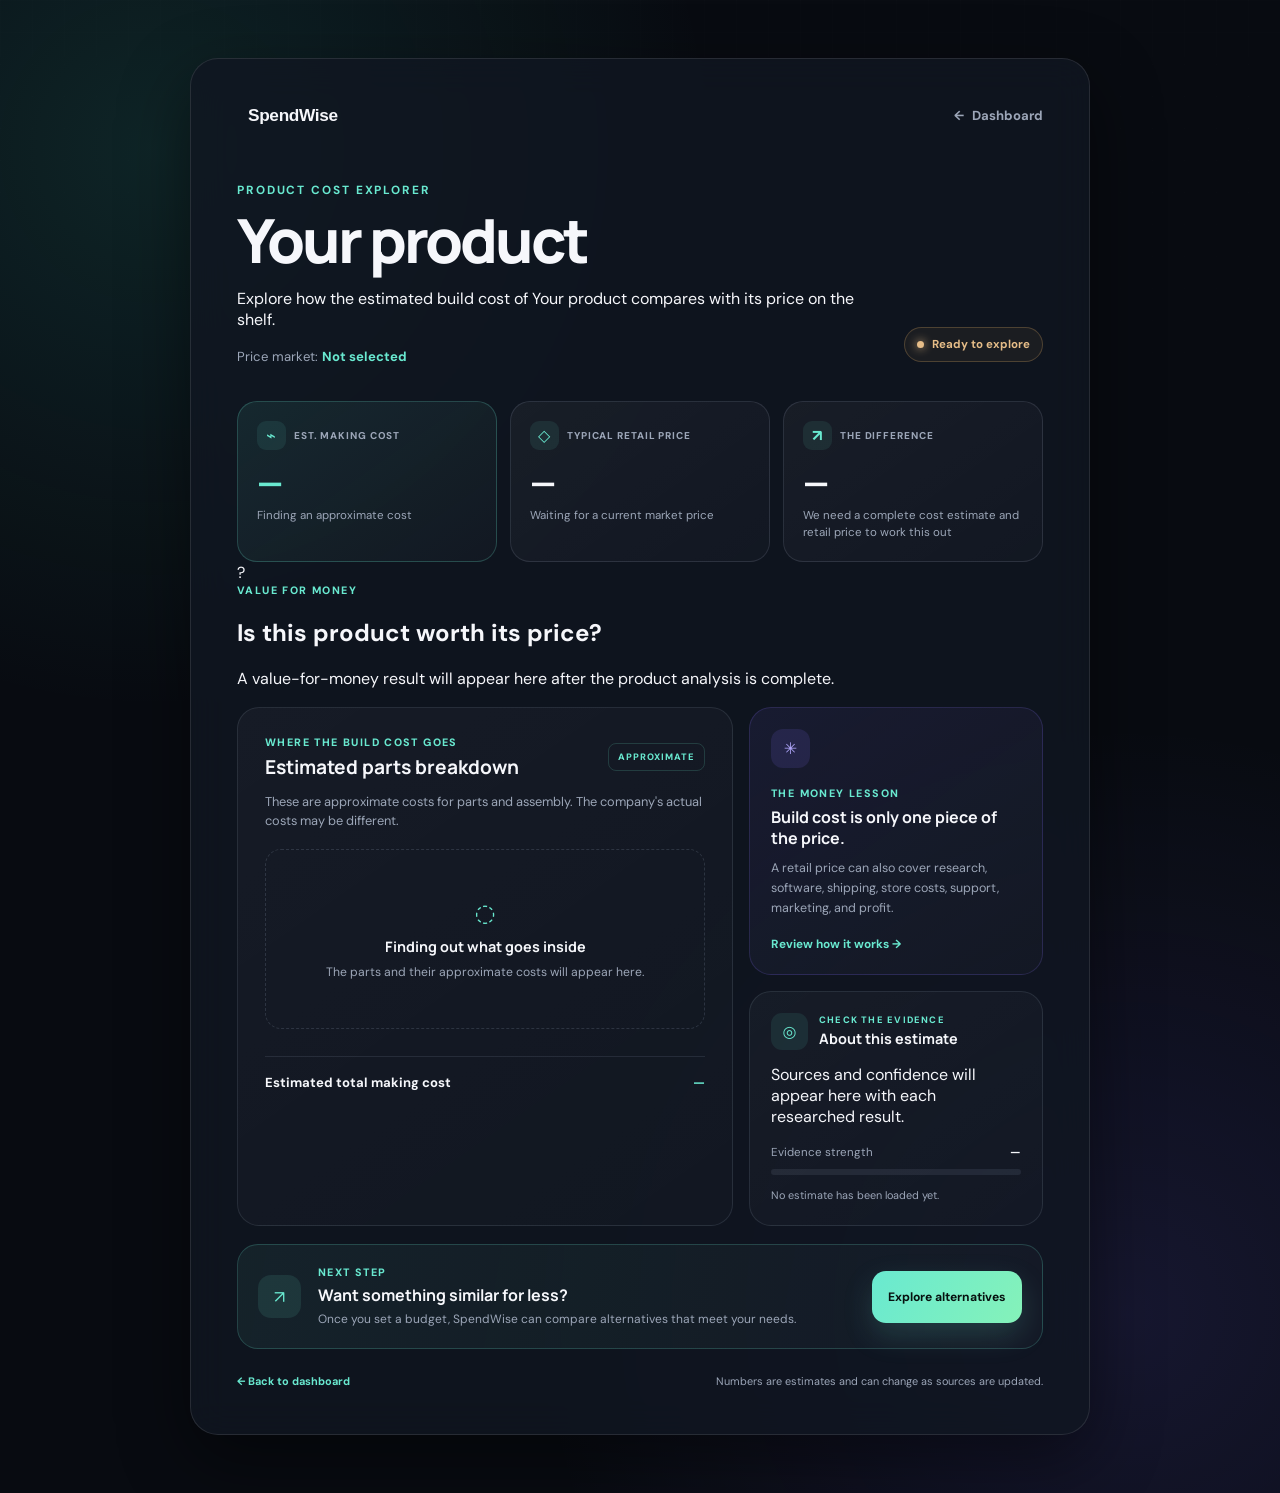
==== analysis.html @ 1391fa78 "Update analysis.html" ====
<!doctype html>
<html lang="en">
  <head>
    <meta name="theme-color" content="#080b11" />
    <meta name="apple-mobile-web-app-capable" content="yes" />
    <link rel="manifest" href="./manifest.webmanifest" />
    <link rel="apple-touch-icon" href="./apple-touch-icon.png" />
    <meta charset="UTF-8" />
    <meta name="viewport" content="width=device-width, initial-scale=1" />
    <meta name="description" content="Explore an estimated product cost breakdown with SpendWise." />
    <title>Product analysis | SpendWise</title>
    <link rel="preconnect" href="https://fonts.googleapis.com" />
    <link rel="preconnect" href="https://fonts.gstatic.com" crossorigin />
    <link href="https://fonts.googleapis.com/css2?family=DM+Sans:wght@400;500;600;700&family=Manrope:wght@500;600;700;800&display=swap" rel="stylesheet" />
    <link rel="stylesheet" href="styles.css?v=9" />
  </head>
  <body class="dashboard-page analysis-page">
    <main class="app-shell analysis-shell">
      <section class="auth-card analysis-card" aria-labelledby="analysis-title">
        <header class="dashboard-topbar analysis-topbar">
          <a class="brand dashboard-brand" href="home.html" aria-label="SpendWise dashboard">
            <span class="brand-mark" aria-hidden="true"><span class="mark-stem"></span><span class="mark-top"></span><span class="mark-bottom"></span></span>
            <span>SpendWise</span>
          </a>
          <a class="back-to-dashboard" href="home.html"><span aria-hidden="true">←</span> Dashboard</a>
        </header>

        <section class="analysis-hero">
          <div>
            <p class="eyebrow">PRODUCT COST EXPLORER</p>
            <h1 id="analysis-title">Product analysis</h1>
            <p id="analysis-intro">Explore how an estimated build cost compares with the price on the shelf.</p>
            <p class="market-context" id="market-context">Price market: <strong id="market-country">Not selected</strong></p>
          </div>
          <span class="data-status" id="data-status" role="status"><span aria-hidden="true"></span> Ready to explore</span>
        </section>

        <section class="price-summary" aria-label="Product price summary">
          <article class="price-card price-card--build">
            <div class="price-card-heading"><span class="price-icon" aria-hidden="true">⌁</span><span>EST. MAKING COST</span></div>
            <strong class="price-value" id="manufacturing-total">—</strong>
            <p id="build-caption">Finding an approximate cost</p>
          </article>
          <article class="price-card price-card--retail">
            <div class="price-card-heading"><span class="price-icon" aria-hidden="true">◇</span><span>TYPICAL RETAIL PRICE</span></div>
            <strong class="price-value" id="retail-price">—</strong>
            <p id="retail-caption">Waiting for a current market price</p>
          </article>
          <article class="price-card price-card--difference">
            <div class="price-card-heading"><span class="price-icon" aria-hidden="true">↗</span><span>THE DIFFERENCE</span></div>
            <strong class="price-value" id="price-difference">—</strong>
            <p id="difference-caption">Retail price minus estimated build cost</p>
          </article>
        </section>

        <section class="value-verdict" id="value-verdict" aria-labelledby="value-verdict-title">
          <div class="value-verdict-icon" aria-hidden="true">?</div>
          <div class="value-verdict-copy">
            <p class="section-kicker">VALUE FOR MONEY</p>
            <div class="value-verdict-heading">
              <h2 id="value-verdict-title">Is this product worth its price?</h2>
            </div>
            <p>A value-for-money result will appear here after the product analysis is complete.</p>
          </div>
        </section>

        <div class="analysis-main-grid">
          <section class="analysis-panel parts-panel" aria-labelledby="parts-title">
            <div class="analysis-section-heading">
              <div><p class="section-kicker">WHERE THE BUILD COST GOES</p><h2 id="parts-title">Estimated parts breakdown</h2></div>
              <span class="estimate-tag">APPROXIMATE</span>
            </div>
            <p class="panel-intro">These are approximate costs for parts and assembly. The company's actual costs may be different.</p>
            <p class="panel-intro" id="parts-coverage"></p>

            <div class="parts-list" id="parts-list">
              <div class="parts-empty">
                <span aria-hidden="true">◌</span>
                <strong>Finding out what goes inside</strong>
                <p>The parts and their approximate costs will appear here.</p>
              </div>
            </div>
            <div class="parts-total"><span id="parts-total-label">Estimated total making cost</span><strong id="parts-total">—</strong></div>
            <p class="panel-intro" id="manufacturing-explanation" role="status"></p>
          </section>

          <aside class="analysis-side-column">
            <article class="learning-card">
              <span class="learning-icon" aria-hidden="true">✳</span>
              <p class="section-kicker">THE MONEY LESSON</p>
              <h2>Build cost is only one piece of the price.</h2>
              <p>A retail price can also cover research, software, shipping, store costs, support, marketing, and profit.</p>
              <a href="how-it-works.html" class="text-link">Review how it works <span aria-hidden="true">→</span></a>
            </article>

            <article class="source-card">
              <div class="source-card-heading"><span class="source-icon" aria-hidden="true">◎</span><div><p class="section-kicker">CHECK THE EVIDENCE</p><h2>About this estimate</h2></div></div>
              <div id="source-note">Sources will appear here with each result.</div>
              <div class="confidence-line"><span>Evidence strength</span><strong id="confidence-value">—</strong></div>
              <div class="confidence-track" aria-hidden="true"><span id="confidence-bar"></span></div>
              <p class="updated-note" id="updated-note">No estimate has been loaded yet.</p>
            </article>
          </aside>
        </div>

        <section class="alternatives-callout">
          <div class="alternative-mark" aria-hidden="true">↗</div>
          <div><p class="section-kicker">NEXT STEP</p><h2>Want something similar for less?</h2><p>Once you set a budget, SpendWise can compare alternatives that meet your needs.</p></div>
          <a class="button button--primary alternative-button" href="home.html#product-search">Explore alternatives</a>
        </section>

        <footer class="analysis-footer">
          <a href="home.html">← Back to dashboard</a>
          <span>Numbers are estimates and can change as sources are updated.</span>
        </footer>
      </section>
    </main>
    <script src="analysis.js?v=5"></script>
      <script src="pwa.js" defer></script>
  </body>
</html>
---- styles.css ----
:root {
  color-scheme: dark;
  --bg: #080b11;
  --surface: rgba(17, 22, 33, 0.82);
  --surface-strong: #121824;
  --border: rgba(255, 255, 255, 0.1);
  --text: #f6f7fb;
  --muted: #9ca6b8;
  --accent: #69e9d0;
  --accent-2: #8c78ff;
  --focus: rgba(105, 233, 208, 0.22);
  --shadow: 0 24px 70px rgba(0, 0, 0, 0.45);
}

* {
  box-sizing: border-box;
}

[hidden] {
  display: none !important;
}

html {
  min-width: 320px;
  background: var(--bg);
}

body {
  min-height: 100vh;
  margin: 0;
  color: var(--text);
  background:
    radial-gradient(circle at 18% 10%, rgba(105, 233, 208, 0.14), transparent 30rem),
    radial-gradient(circle at 88% 90%, rgba(140, 120, 255, 0.16), transparent 28rem),
    var(--bg);
  font-family: "DM Sans", system-ui, sans-serif;
}

body::before {
  position: fixed;
  inset: 0;
  pointer-events: none;
  content: "";
  opacity: 0.34;
  background-image: linear-gradient(rgba(255,255,255,.025) 1px, transparent 1px),
    linear-gradient(90deg, rgba(255,255,255,.025) 1px, transparent 1px);
  background-size: 32px 32px;
  mask-image: linear-gradient(to bottom, black, transparent 75%);
}

button,
input,
select {
  font: inherit;
}

a {
  color: var(--accent);
  font-weight: 600;
  text-decoration: none;
}

a:hover {
  text-decoration: underline;
}

.app-shell {
  position: relative;
  display: grid;
  min-height: 100vh;
  padding: 22px 16px;
  place-items: center;
}

.auth-card {
  width: min(100%, 430px);
  padding: 30px 24px 24px;
  overflow: hidden;
  background: var(--surface);
  border: 1px solid var(--border);
  border-radius: 28px;
  box-shadow: var(--shadow);
  backdrop-filter: blur(18px);
}

.brand {
  display: flex;
  align-items: center;
  gap: 11px;
  margin-bottom: 44px;
  font-family: "Space Grotesk", sans-serif;
  font-size: 1.08rem;
  font-weight: 700;
  letter-spacing: -0.02em;
}

.brand__mark {
  display: grid;
  width: 38px;
  height: 38px;
  color: var(--accent);
  background: linear-gradient(145deg, rgba(105,233,208,.13), rgba(140,120,255,.13));
  border: 1px solid rgba(105,233,208,.3);
  border-radius: 12px;
  place-items: center;
}

.brand__mark:hover {
  text-decoration: none;
}

.brand svg {
  width: 25px;
  fill: none;
  stroke: currentColor;
  stroke-linecap: round;
  stroke-linejoin: round;
  stroke-width: 3;
}

.hero-copy {
  margin-bottom: 30px;
}

.eyebrow {
  margin: 0 0 10px;
  color: var(--accent);
  font-size: 0.74rem;
  font-weight: 700;
  letter-spacing: 0.16em;
}

h1 {
  max-width: 350px;
  margin: 0;
  font-family: "Space Grotesk", sans-serif;
  font-size: clamp(2rem, 8vw, 2.65rem);
  line-height: 1.03;
  letter-spacing: -0.055em;
}

.hero-copy > p:last-child {
  max-width: 360px;
  margin: 14px 0 0;
  color: var(--muted);
  font-size: 0.95rem;
  line-height: 1.55;
}

.auth-form {
  display: grid;
  gap: 10px;
}

label,
.label-row {
  font-size: 0.82rem;
  font-weight: 600;
}

.label-row {
  display: flex;
  align-items: center;
  justify-content: space-between;
  margin-top: 8px;
}

.label-row a {
  font-size: 0.78rem;
}

input {
  width: 100%;
  min-height: 52px;
  padding: 0 16px;
  color: var(--text);
  caret-color: var(--accent);
  background: rgba(4, 7, 12, 0.62);
  border: 1px solid var(--border);
  border-radius: 14px;
  outline: none;
  transition: border-color 160ms ease, box-shadow 160ms ease, transform 160ms ease;
}

input::placeholder {
  color: #687386;
}

input:focus {
  border-color: var(--accent);
  box-shadow: 0 0 0 4px var(--focus);
}

select {
  width: 100%;
  min-height: 52px;
  margin: 10px 0 20px;
  padding: 0 42px 0 16px;
  color: var(--text);
  background: var(--surface-strong);
  border: 1px solid var(--border);
  border-radius: 14px;
  outline: none;
}

select:focus {
  border-color: var(--accent);
  box-shadow: 0 0 0 4px var(--focus);
}

.button {
  display: flex;
  align-items: center;
  justify-content: center;
  width: 100%;
  min-height: 52px;
  padding: 0 18px;
  border-radius: 14px;
  font-weight: 700;
  cursor: pointer;
  transition: transform 160ms ease, filter 160ms ease, border-color 160ms ease;
}

.button:hover {
  transform: translateY(-2px);
  filter: brightness(1.06);
}

.button:active {
  transform: translateY(0);
}

.button--primary {
  margin-top: 12px;
  color: #07110f;
  background: linear-gradient(120deg, var(--accent), #85f2b9);
  border: 0;
  box-shadow: 0 12px 30px rgba(105, 233, 208, 0.17);
}

.button--secondary {
  gap: 10px;
  color: var(--text);
  background: var(--surface-strong);
  border: 1px solid var(--border);
}

.button--secondary:hover {
  border-color: rgba(255, 255, 255, 0.22);
}

.button--quiet {
  width: auto;
  color: var(--muted);
  background: transparent;
  border: 1px solid var(--border);
}

.button svg {
  width: 20px;
  height: 20px;
}

.divider {
  display: flex;
  align-items: center;
  gap: 12px;
  margin: 22px 0;
  color: #687386;
  font-size: 0.75rem;
  text-transform: uppercase;
}

.divider::before,
.divider::after {
  flex: 1;
  height: 1px;
  content: "";
  background: var(--border);
}

.switch-page,
.privacy-note {
  margin: 22px 0 0;
  color: var(--muted);
  font-size: 0.86rem;
  line-height: 1.5;
  text-align: center;
}

.switch-page__cta {
  display: inline-flex;
  align-items: center;
  gap: 7px;
  margin-top: 12px;
  padding: 11px 17px;
  color: var(--accent);
  font-size: 0.94rem;
  background: rgba(105, 233, 208, 0.08);
  border: 1px solid rgba(105, 233, 208, 0.42);
  border-radius: 999px;
  transition: background 160ms ease, border-color 160ms ease, transform 160ms ease;
}

.switch-page__cta:hover {
  text-decoration: none;
  background: rgba(105, 233, 208, 0.15);
  border-color: var(--accent);
  transform: translateY(-1px);
}

.switch-page__cta span {
  font-size: 1.1em;
  line-height: 1;
}

.privacy-note {
  margin-top: 18px;
  font-size: 0.72rem;
}

.privacy-note + .switch-page {
  margin-top: 10px;
}

.sr-only {
  position: absolute;
  width: 1px;
  height: 1px;
  padding: 0;
  overflow: hidden;
  clip: rect(0, 0, 0, 0);
  white-space: nowrap;
  border: 0;
}

.onboarding-shell {
  align-items: center;
}

.onboarding-card,
.tutorial-card {
  width: min(100%, 520px);
}

.onboarding-header,
.tutorial-topbar {
  display: flex;
  align-items: flex-start;
  justify-content: space-between;
  gap: 24px;
  margin-bottom: 40px;
}

.brand--compact {
  margin: 0;
  color: var(--text);
}

.brand--compact:hover {
  text-decoration: none;
}

.step-status {
  width: 120px;
  color: var(--muted);
  font-size: 0.75rem;
  text-align: right;
}

.progress-track {
  height: 4px;
  margin-top: 9px;
  overflow: hidden;
  background: rgba(255, 255, 255, 0.08);
  border-radius: 99px;
}

.progress-track span {
  display: block;
  width: 33.333%;
  height: 100%;
  background: linear-gradient(90deg, var(--accent), var(--accent-2));
  border-radius: inherit;
  transition: width 220ms ease;
}

.onboarding-step {
  min-width: 0;
  margin: 0;
  padding: 0;
  border: 0;
  animation: step-in 220ms ease both;
}

.onboarding-step[hidden],
.tutorial-step[hidden] {
  display: none;
}

.onboarding-copy h1 {
  font-size: clamp(1.9rem, 7vw, 2.45rem);
}

.choice-grid {
  display: grid;
  gap: 12px;
}

.choice-grid--two {
  grid-template-columns: repeat(2, 1fr);
}

.choice-card,
.choice-chip {
  position: relative;
  cursor: pointer;
}

.choice-card input,
.choice-chip input {
  position: absolute;
  width: 1px;
  height: 1px;
  opacity: 0;
}

.choice-card span,
.choice-chip span {
  display: flex;
  align-items: center;
  min-height: 58px;
  padding: 14px 16px;
  color: var(--text);
  background: rgba(4, 7, 12, 0.55);
  border: 1px solid var(--border);
  border-radius: 14px;
  font-weight: 600;
  transition: background 160ms ease, border-color 160ms ease, box-shadow 160ms ease;
}

.choice-card input:checked + span,
.choice-chip input:checked + span {
  color: var(--accent);
  background: rgba(105, 233, 208, 0.1);
  border-color: rgba(105, 233, 208, 0.68);
  box-shadow: inset 0 0 0 1px rgba(105, 233, 208, 0.12);
}

.choice-card input:focus-visible + span,
.choice-chip input:focus-visible + span {
  box-shadow: 0 0 0 4px var(--focus);
}

.chip-grid {
  display: flex;
  flex-wrap: wrap;
  gap: 10px;
}

.choice-chip span {
  min-height: 46px;
  border-radius: 999px;
}

.goal-group {
  display: grid;
  gap: 10px;
}

.choice-card--wide span {
  min-height: 50px;
}

.selection-count,
.form-message {
  min-height: 20px;
  margin: 10px 0 0;
  color: var(--muted);
  font-size: 0.78rem;
}

.form-message {
  color: #ff9b9b;
}

.privacy-callout {
  margin: 18px 0 0;
  padding: 13px 14px;
  color: var(--muted);
  background: rgba(140, 120, 255, 0.08);
  border: 1px solid rgba(140, 120, 255, 0.18);
  border-radius: 12px;
  font-size: 0.78rem;
  line-height: 1.5;
}

.onboarding-actions {
  display: flex;
  justify-content: flex-end;
  gap: 10px;
  margin-top: 28px;
}

.onboarding-next {
  width: auto;
  min-width: 150px;
  margin-top: 0;
}

.tutorial-topbar {
  align-items: center;
  margin-bottom: 16px;
}

.tutorial-topbar .eyebrow {
  margin: 0;
}

.skip-link {
  color: var(--muted);
  font-size: 0.82rem;
}

.tutorial-progress {
  display: grid;
  grid-template-columns: repeat(3, 1fr);
  gap: 7px;
  margin-bottom: 46px;
}

.tutorial-progress span {
  height: 4px;
  background: rgba(255, 255, 255, 0.08);
  border-radius: 99px;
}

.tutorial-progress span.is-active {
  background: var(--accent);
}

.tutorial-step {
  min-height: 330px;
  animation: step-in 220ms ease both;
}

.tutorial-step > p {
  max-width: 390px;
  color: var(--muted);
  line-height: 1.65;
}

.tutorial-number {
  margin-bottom: 24px;
  color: var(--accent);
  font-family: "Space Grotesk", sans-serif;
  font-size: 3rem;
  font-weight: 700;
  opacity: 0.75;
}

.tutorial-example {
  margin-top: 34px;
  padding: 18px;
  background: rgba(4, 7, 12, 0.55);
  border: 1px solid var(--border);
  border-radius: 14px;
}

.tutorial-example span {
  margin-right: 8px;
  color: var(--accent);
  font-size: 0.78rem;
  font-weight: 700;
  text-transform: uppercase;
}

.mini-breakdown {
  display: grid;
  gap: 12px;
  margin-top: 30px;
}

.mini-breakdown span {
  position: relative;
  z-index: 0;
  padding: 10px 12px;
  overflow: hidden;
  border: 1px solid var(--border);
  border-radius: 9px;
  font-size: 0.78rem;
}

.mini-breakdown span::before {
  position: absolute;
  inset: 0 auto 0 0;
  z-index: -1;
  width: var(--size);
  content: "";
  background: linear-gradient(90deg, rgba(105, 233, 208, 0.28), rgba(140, 120, 255, 0.12));
}

.home-card {
  width: min(100%, 500px);
}

.home-card .brand {
  margin-bottom: 52px;
}

.replay-link {
  display: block;
  margin-top: 22px;
  color: var(--muted);
  font-size: 0.82rem;
  text-align: center;
}

@keyframes step-in {
  from { opacity: 0; transform: translateY(8px); }
  to { opacity: 1; transform: translateY(0); }
}

@media (min-width: 650px) {
  .app-shell {
    padding: 40px 24px;
  }

  .auth-card {
    padding: 36px;
  }
}

@media (max-height: 720px) {
  .auth-card {
    border-radius: 22px;
  }

  .brand {
    margin-bottom: 28px;
  }

  .hero-copy {
    margin-bottom: 22px;
  }
}

@media (max-width: 390px) {
  .onboarding-header {
    gap: 14px;
  }

  .brand--compact > span:last-child {
    display: none;
  }

  .choice-grid--two {
    grid-template-columns: 1fr;
  }

  .onboarding-actions {
    flex-direction: column-reverse;
  }

  .onboarding-actions .button {
    width: 100%;
  }
}

@media (prefers-reduced-motion: reduce) {
  * {
    scroll-behavior: auto !important;
    transition: none !important;
  }
}

/* Expanded dashboard */
.dashboard-page {
  min-height: 100vh;
  background:
    radial-gradient(circle at 12% 10%, rgba(62, 218, 196, 0.12), transparent 32%),
    radial-gradient(circle at 88% 88%, rgba(119, 100, 255, 0.13), transparent 34%),
    var(--bg);
}

.dashboard-shell { padding-block: clamp(28px, 6vw, 64px); align-items: flex-start; }
.home-card { width: min(100%, 820px); padding: clamp(28px, 5vw, 48px); }
.home-card .brand { margin-bottom: 0; }

.dashboard-topbar,
.dashboard-hero,
.section-heading,
.focus-meta,
.dashboard-nav {
  display: flex;
  align-items: center;
  justify-content: space-between;
}

.dashboard-topbar { margin-bottom: clamp(38px, 7vw, 68px); }
.dashboard-brand { margin: 0; color: var(--text); text-decoration: none; }

.profile-button {
  width: 42px;
  height: 42px;
  display: grid;
  place-items: center;
  border: 1px solid rgba(105, 233, 208, 0.3);
  border-radius: 14px;
  color: var(--accent);
  background: rgba(105, 233, 208, 0.08);
  font: 700 0.88rem "Manrope", sans-serif;
  text-decoration: none;
  transition: transform 180ms ease, background 180ms ease;
}

.profile-button:hover { transform: translateY(-2px); background: rgba(105, 233, 208, 0.14); }
.dashboard-hero { align-items: flex-end; gap: 30px; }
.dashboard-hero > div { max-width: 590px; }

.dashboard-hero h1 {
  max-width: 670px;
  font-size: clamp(2.35rem, 6vw, 4.25rem);
  line-height: 1.03;
  letter-spacing: -0.055em;
}

.home-copy { max-width: 620px; margin-top: 18px; }

.goal-pill {
  flex: 0 0 auto;
  max-width: 215px;
  margin: 0 0 8px;
  padding: 9px 12px;
  border: 1px solid rgba(105, 233, 208, 0.18);
  border-radius: 999px;
  color: var(--accent);
  background: rgba(105, 233, 208, 0.07);
  font-size: 0.72rem;
  font-weight: 700;
  line-height: 1.35;
  text-align: center;
}

.product-search { margin-top: 32px; }

.search-control {
  display: grid;
  grid-template-columns: 24px 1fr auto;
  align-items: center;
  gap: 18px;
  min-height: 68px;
  padding: 8px 9px 8px 18px;
  border: 1px solid rgba(173, 189, 216, 0.18);
  border-radius: 20px;
  background: rgba(5, 10, 18, 0.62);
  box-shadow: inset 0 1px 0 rgba(255, 255, 255, 0.025);
  transition: border-color 180ms ease, box-shadow 180ms ease;
}

.search-control:focus-within { border-color: rgba(105, 233, 208, 0.58); box-shadow: 0 0 0 4px rgba(105, 233, 208, 0.08); }
.search-control svg { width: 22px; fill: none; stroke: var(--muted); stroke-width: 1.8; stroke-linecap: round; }

.search-control input {
  min-width: 0;
  border: 0;
  outline: 0;
  color: var(--text);
  background: transparent;
  font: 500 1rem "DM Sans", sans-serif;
}

.search-control input::placeholder { color: #778398; }
.search-button {
  width: auto;
  min-width: 140px;
  min-height: 50px;
  margin: 0;
  padding: 0 24px;
  appearance: none;
  border: 1px solid rgba(135, 255, 229, 0.55);
  border-radius: 14px;
  color: #061311;
  background: linear-gradient(135deg, #69e9d0 0%, #75dfbd 100%);
  box-shadow:
    0 10px 24px rgba(70, 220, 190, 0.16),
    inset 0 1px 0 rgba(255, 255, 255, 0.38);
  font: 800 0.9rem "Manrope", sans-serif;
  letter-spacing: -0.01em;
  cursor: pointer;
  transition: transform 180ms ease, box-shadow 180ms ease, filter 180ms ease;
}

.search-button::after {
  display: inline-block;
  margin-left: 10px;
  content: "→";
  font-size: 1rem;
  transition: transform 180ms ease;
}

.search-button:hover {
  transform: translateY(-2px);
  filter: brightness(1.04);
  box-shadow:
    0 14px 30px rgba(70, 220, 190, 0.24),
    inset 0 1px 0 rgba(255, 255, 255, 0.42);
}

.search-button:hover::after { transform: translateX(3px); }
.search-button:active { transform: translateY(0); }
.search-button:focus-visible { outline: 3px solid rgba(105, 233, 208, 0.25); outline-offset: 3px; }
.search-status { min-height: 20px; margin: 8px 4px 0; color: var(--muted); font-size: 0.78rem; }
.quick-section, .recent-section { margin-top: 34px; }
.section-heading { gap: 16px; margin-bottom: 14px; }
.section-heading h2 { margin: 2px 0 0; font: 700 1.18rem "Manrope", sans-serif; color: var(--text); }

.section-kicker, .panel-label {
  margin: 0;
  color: var(--accent);
  font-size: 0.67rem;
  font-weight: 800;
  letter-spacing: 0.13em;
}

.section-heading > span { color: var(--muted); font-size: 0.8rem; }
.interest-chips { display: flex; flex-wrap: wrap; gap: 10px; }

.interest-chip {
  padding: 10px 15px;
  border: 1px solid rgba(173, 189, 216, 0.16);
  border-radius: 999px;
  color: #c8d2e4;
  background: rgba(255, 255, 255, 0.025);
  font: 600 0.82rem "DM Sans", sans-serif;
  cursor: pointer;
  transition: color 180ms ease, border-color 180ms ease, background 180ms ease;
}

.interest-chip:hover { color: var(--accent); border-color: rgba(105, 233, 208, 0.35); background: rgba(105, 233, 208, 0.07); }

.dashboard-grid {
  display: grid;
  grid-template-columns: repeat(2, minmax(0, 1fr));
  gap: 16px;
  margin-top: 34px;
}

.dashboard-panel {
  min-height: 238px;
  padding: 22px;
  border: 1px solid rgba(173, 189, 216, 0.13);
  border-radius: 22px;
  background: linear-gradient(145deg, rgba(255, 255, 255, 0.04), rgba(255, 255, 255, 0.018));
}

.panel-icon {
  width: 42px;
  height: 42px;
  display: grid;
  place-items: center;
  margin-bottom: 20px;
  border-radius: 13px;
}

.panel-icon svg { width: 22px; fill: none; stroke: currentColor; stroke-width: 1.65; stroke-linecap: round; stroke-linejoin: round; }
.mint-icon { color: var(--accent); background: rgba(105, 233, 208, 0.09); }
.violet-icon { color: #a89aff; background: rgba(132, 111, 255, 0.1); }
.dashboard-panel h2 { margin: 8px 0 9px; font: 700 1.15rem/1.3 "Manrope", sans-serif; color: var(--text); }
.dashboard-panel > p:not(.panel-label) { margin: 0; color: var(--muted); font-size: 0.88rem; line-height: 1.55; }
.focus-meta { margin-top: 22px; padding-top: 16px; border-top: 1px solid rgba(173, 189, 216, 0.11); }
.focus-meta span { color: var(--text); font-size: 0.8rem; font-weight: 700; }
.focus-meta a, .text-link { color: var(--accent); font-size: 0.78rem; font-weight: 700; text-decoration: none; }
.text-link { display: inline-block; margin-top: 22px; }

.recent-card {
  display: grid;
  grid-template-columns: 44px 1fr auto;
  align-items: center;
  gap: 15px;
  min-height: 82px;
  padding: 15px 17px;
  border: 1px dashed rgba(173, 189, 216, 0.18);
  border-radius: 18px;
  background: rgba(255, 255, 255, 0.018);
}

.recent-card.has-activity { border-style: solid; border-color: rgba(105, 233, 208, 0.2); background: rgba(105, 233, 208, 0.035); }
.recent-symbol { width: 42px; height: 42px; display: grid; place-items: center; border-radius: 13px; color: var(--accent); background: rgba(105, 233, 208, 0.08); font-size: 1.1rem; }
.recent-card h3 { margin: 0 0 3px; color: var(--text); font: 700 0.92rem "Manrope", sans-serif; }
.recent-card p { margin: 0; color: var(--muted); font-size: 0.78rem; }

.small-action {
  padding: 9px 13px;
  border: 1px solid rgba(105, 233, 208, 0.24);
  border-radius: 11px;
  color: var(--accent);
  background: rgba(105, 233, 208, 0.07);
  font: 700 0.76rem "DM Sans", sans-serif;
  cursor: pointer;
}

.dashboard-nav {
  display: grid;
  grid-template-columns: repeat(3, minmax(0, 1fr));
  gap: 12px;
  margin-top: 40px;
  padding-top: 25px;
  border-top: 1px solid rgba(173, 189, 216, 0.1);
}

.dashboard-nav a {
  display: grid;
  min-width: 0;
  min-height: 76px;
  justify-items: center;
  align-content: center;
  gap: 7px;
  padding: 7px 10px;
  border: 0;
  border-radius: 14px;
  color: #aeb9ca;
  background: transparent;
  font-size: 0.92rem;
  font-weight: 750;
  text-decoration: none;
  transition: transform 180ms ease, color 180ms ease, border-color 180ms ease, background 180ms ease;
}

.dashboard-nav a span {
  width: 42px;
  height: 42px;
  display: grid;
  place-items: center;
  border-radius: 13px;
  color: #a8b3c6;
  background: rgba(173, 189, 216, 0.11);
  font-size: 1.65rem;
  line-height: 1;
}

.dashboard-nav a:hover {
  transform: translateY(-2px);
  color: var(--text);
  background: transparent;
}

.dashboard-nav a.active {
  color: var(--accent);
  background: transparent;
  box-shadow: none;
}

.dashboard-nav a.active span {
  color: #071310;
  background: var(--accent);
  box-shadow: 0 7px 18px rgba(105, 233, 208, 0.18);
}

.sr-only {
  position: absolute;
  width: 1px;
  height: 1px;
  padding: 0;
  margin: -1px;
  overflow: hidden;
  clip: rect(0, 0, 0, 0);
  white-space: nowrap;
  border: 0;
}

@media (max-width: 680px) {
  .dashboard-hero { display: block; }
  .goal-pill { max-width: max-content; margin-top: 18px; }
  .search-control { grid-template-columns: 22px 1fr; }
  .search-button { grid-column: 1 / -1; width: 100%; }
  .dashboard-grid { grid-template-columns: 1fr; }
  .recent-card { grid-template-columns: 42px 1fr; }
  .small-action { grid-column: 1 / -1; width: 100%; }
}

@media (max-width: 430px) {
  .home-card { padding: 24px 20px; }
  .dashboard-topbar { margin-bottom: 42px; }
  .section-heading > span { display: none; }
}

/* Signed-in profile */
.profile-shell { padding-block: clamp(28px, 6vw, 64px); align-items: flex-start; }
.profile-page { width: min(100%, 880px); padding: clamp(28px, 5vw, 48px); }
.profile-topbar { margin-bottom: clamp(38px, 6vw, 58px); }

.back-to-dashboard {
  display: inline-flex;
  align-items: center;
  gap: 8px;
  color: var(--muted);
  font-size: 0.82rem;
  font-weight: 700;
  text-decoration: none;
}

.back-to-dashboard:hover { color: var(--accent); }

.profile-hero {
  display: grid;
  grid-template-columns: auto 1fr auto;
  align-items: center;
  gap: 22px;
}

.profile-avatar {
  width: 76px;
  height: 76px;
  display: grid;
  place-items: center;
  border: 1px solid rgba(105, 233, 208, 0.32);
  border-radius: 24px;
  color: var(--accent);
  background: linear-gradient(145deg, rgba(105, 233, 208, 0.14), rgba(132, 111, 255, 0.08));
  box-shadow: 0 18px 42px rgba(14, 189, 160, 0.1);
  font: 800 1.65rem "Manrope", sans-serif;
}

.profile-hero h1 {
  margin: 5px 0 8px;
  color: var(--text);
  font: 800 clamp(2rem, 5vw, 3.25rem)/1.05 "Manrope", sans-serif;
  letter-spacing: -0.045em;
}

.profile-hero p:last-child { max-width: 560px; margin: 0; color: var(--muted); line-height: 1.55; }

.profile-edit-button {
  width: auto;
  margin: 0;
  padding: 12px 18px;
  border: 1px solid rgba(105, 233, 208, 0.32);
  color: var(--accent);
  background: rgba(105, 233, 208, 0.07);
}

.profile-edit-button:hover { background: rgba(105, 233, 208, 0.13); }

.profile-summary {
  display: grid;
  grid-template-columns: repeat(3, minmax(0, 1fr));
  gap: 14px;
  margin-top: 38px;
}

.profile-stat {
  display: flex;
  align-items: center;
  gap: 14px;
  min-height: 108px;
  padding: 17px;
  border: 1px solid rgba(173, 189, 216, 0.13);
  border-radius: 19px;
  background: rgba(255, 255, 255, 0.025);
}

.profile-stat--accent { background: linear-gradient(145deg, rgba(105, 233, 208, 0.08), rgba(255, 255, 255, 0.02)); }
.profile-stat-icon { width: 38px; height: 38px; flex: 0 0 auto; display: grid; place-items: center; border-radius: 12px; color: var(--accent); background: rgba(105, 233, 208, 0.09); }
.profile-stat p { margin: 0 0 4px; color: var(--accent); font-size: 0.6rem; font-weight: 800; letter-spacing: 0.1em; }
.profile-stat strong { display: block; color: var(--text); font: 800 1.3rem "Manrope", sans-serif; }
.profile-stat div > span { color: var(--muted); font-size: 0.68rem; }

.profile-detail-grid {
  display: grid;
  grid-template-columns: 1.2fr 0.8fr;
  gap: 16px;
  margin-top: 16px;
}

.profile-detail-card {
  min-height: 230px;
  padding: 23px;
  border: 1px solid rgba(173, 189, 216, 0.13);
  border-radius: 22px;
  background: linear-gradient(145deg, rgba(255, 255, 255, 0.035), rgba(255, 255, 255, 0.016));
}

.profile-detail-card h2 { margin: 9px 0 18px; color: var(--text); font: 700 1.1rem "Manrope", sans-serif; }
.profile-list { margin: 15px 0 0; }
.profile-list div { display: grid; grid-template-columns: 95px 1fr; gap: 14px; padding: 13px 0; border-bottom: 1px solid rgba(173, 189, 216, 0.09); }
.profile-list div:last-child { border-bottom: 0; }
.profile-list dt { color: var(--muted); font-size: 0.8rem; }
.profile-list dd { margin: 0; color: var(--text); font-size: 0.83rem; font-weight: 700; text-align: right; }
.profile-interest-list { display: flex; flex-wrap: wrap; gap: 9px; }
.profile-interest-list span { padding: 9px 12px; border: 1px solid rgba(105, 233, 208, 0.2); border-radius: 999px; color: #c9f7ec; background: rgba(105, 233, 208, 0.06); font-size: 0.78rem; font-weight: 700; }

.profile-editor {
  margin-top: 28px;
  padding: clamp(22px, 4vw, 32px);
  border: 1px solid rgba(105, 233, 208, 0.22);
  border-radius: 24px;
  background: rgba(5, 10, 18, 0.58);
  box-shadow: 0 22px 55px rgba(0, 0, 0, 0.18);
}

.editor-heading { display: flex; align-items: flex-start; justify-content: space-between; gap: 20px; margin-bottom: 26px; }
.editor-heading h2 { margin: 7px 0 8px; color: var(--text); font: 800 clamp(1.45rem, 4vw, 2rem)/1.15 "Manrope", sans-serif; letter-spacing: -0.035em; }
.editor-heading p:last-child { margin: 0; color: var(--muted); }
.editor-close { width: 38px; height: 38px; flex: 0 0 auto; border: 1px solid rgba(173, 189, 216, 0.15); border-radius: 12px; color: var(--muted); background: rgba(255, 255, 255, 0.025); font-size: 1.35rem; cursor: pointer; }
.editor-close:hover { color: var(--text); }
.profile-form-grid { display: grid; grid-template-columns: repeat(2, minmax(0, 1fr)); gap: 18px; }
.profile-form-grid label { margin: 0; }
.profile-form-grid input, .profile-form-grid select { margin-top: 8px; }
.profile-interest-editor { margin: 24px 0 0; padding: 0; border: 0; }
.profile-interest-editor legend { margin-bottom: 13px; color: var(--text); font-size: 0.82rem; font-weight: 700; }
.profile-interest-editor legend span { margin-left: 6px; color: var(--muted); font-weight: 500; }
.profile-form-actions { display: flex; justify-content: flex-end; gap: 12px; margin-top: 25px; }
.profile-form-actions .button { width: auto; min-width: 140px; margin: 0; }
.profile-save-status { min-height: 20px; margin: 15px 0 0; color: var(--accent); font-size: 0.8rem; text-align: center; }

@media (max-width: 760px) {
  .profile-hero { grid-template-columns: auto 1fr; }
  .profile-edit-button { grid-column: 1 / -1; width: 100%; }
  .profile-summary { grid-template-columns: 1fr; }
  .profile-detail-grid { grid-template-columns: 1fr; }
}

@media (max-width: 560px) {
  .profile-page { padding: 24px 20px; }
  .profile-avatar { width: 58px; height: 58px; border-radius: 18px; }
  .profile-form-grid { grid-template-columns: 1fr; }
  .profile-form-actions { flex-direction: column-reverse; }
  .profile-form-actions .button { width: 100%; }
  .back-to-dashboard { font-size: 0; }
  .back-to-dashboard span { font-size: 1.2rem; }
}

/* Product analysis */
.analysis-shell { padding-block: clamp(24px, 5vw, 58px); align-items: flex-start; }
.analysis-card { width: min(100%, 900px); padding: clamp(24px, 5vw, 46px); }
.analysis-topbar { margin-bottom: clamp(34px, 6vw, 56px); }

.analysis-hero {
  display: flex;
  align-items: flex-end;
  justify-content: space-between;
  gap: 24px;
}

.analysis-hero h1 {
  margin: 8px 0 10px;
  color: var(--text);
  font: 800 clamp(2.2rem, 6vw, 3.8rem)/1.05 "Manrope", sans-serif;
  letter-spacing: -0.05em;
  overflow-wrap: anywhere;
}

.analysis-hero > div > p:last-child { max-width: 590px; margin: 0; color: var(--muted); line-height: 1.6; }

.data-status {
  display: inline-flex;
  align-items: center;
  flex: 0 0 auto;
  gap: 8px;
  margin-bottom: 5px;
  padding: 9px 12px;
  border: 1px solid rgba(255, 194, 112, 0.22);
  border-radius: 999px;
  color: #e6bd88;
  background: rgba(255, 194, 112, 0.055);
  font-size: 0.72rem;
  font-weight: 700;
}

.data-status > span { width: 7px; height: 7px; border-radius: 50%; background: currentColor; box-shadow: 0 0 10px currentColor; }
.data-status.is-loaded { color: var(--accent); border-color: rgba(105, 233, 208, 0.24); background: rgba(105, 233, 208, 0.06); }

.price-summary { display: grid; grid-template-columns: repeat(3, minmax(0, 1fr)); gap: 13px; margin-top: 34px; }

.price-card {
  min-width: 0;
  padding: 19px;
  border: 1px solid rgba(173, 189, 216, 0.14);
  border-radius: 20px;
  background: linear-gradient(145deg, rgba(255, 255, 255, 0.045), rgba(255, 255, 255, 0.018));
}

.price-card--build { border-color: rgba(105, 233, 208, 0.22); background: linear-gradient(145deg, rgba(105, 233, 208, 0.09), rgba(255, 255, 255, 0.018)); }
.price-card-heading { display: flex; align-items: center; gap: 8px; color: var(--muted); font-size: 0.62rem; font-weight: 800; letter-spacing: 0.09em; }
.price-icon { width: 29px; height: 29px; display: grid; place-items: center; border-radius: 9px; color: var(--accent); background: rgba(105, 233, 208, 0.09); font-size: 1rem; }
.price-value { display: block; margin-top: 16px; color: var(--text); font: 800 clamp(1.5rem, 4vw, 2.1rem)/1 "Manrope", sans-serif; letter-spacing: -0.045em; overflow-wrap: anywhere; }
.price-card--build .price-value { color: var(--accent); }
.price-value--range { font-size: clamp(1.1rem, 3vw, 1.55rem); line-height: 1.35; }
.price-card > p { min-height: 32px; margin: 9px 0 0; color: var(--muted); font-size: 0.72rem; line-height: 1.45; }

.analysis-main-grid { display: grid; grid-template-columns: minmax(0, 1.35fr) minmax(250px, 0.8fr); gap: 16px; margin-top: 18px; }
.analysis-panel, .learning-card, .source-card { border: 1px solid rgba(173, 189, 216, 0.13); border-radius: 22px; background: linear-gradient(145deg, rgba(255, 255, 255, 0.035), rgba(255, 255, 255, 0.016)); }
.parts-panel { padding: clamp(20px, 4vw, 27px); }
.analysis-section-heading { display: flex; align-items: center; justify-content: space-between; gap: 12px; }
.analysis-section-heading h2 { margin: 5px 0 0; color: var(--text); font: 700 1.2rem "Manrope", sans-serif; }
.estimate-tag { padding: 7px 9px; border: 1px solid rgba(105, 233, 208, 0.17); border-radius: 8px; color: var(--accent); font-size: 0.58rem; font-weight: 800; letter-spacing: 0.1em; }
.panel-intro { margin: 12px 0 18px; color: var(--muted); font-size: 0.8rem; line-height: 1.55; }
.parts-list { min-height: 190px; }

.parts-empty {
  min-height: 180px;
  display: flex;
  flex-direction: column;
  align-items: center;
  justify-content: center;
  padding: 20px;
  border: 1px dashed rgba(173, 189, 216, 0.17);
  border-radius: 16px;
  text-align: center;
}

.parts-empty > span { margin-bottom: 9px; color: var(--accent); font-size: 1.5rem; }
.parts-empty strong { color: var(--text); font: 700 0.9rem "Manrope", sans-serif; }
.parts-empty p { max-width: 330px; margin: 7px 0 0; color: var(--muted); font-size: 0.76rem; line-height: 1.55; }
.parts-total { display: flex; justify-content: space-between; gap: 14px; margin-top: 17px; padding-top: 17px; border-top: 1px solid rgba(173, 189, 216, 0.12); color: var(--text); font-size: 0.82rem; font-weight: 700; }
.parts-total strong { color: var(--accent); }

.part-row { display: grid; grid-template-columns: 1fr auto; align-items: center; gap: 18px; padding: 13px 2px; border-bottom: 1px solid rgba(173, 189, 216, 0.08); }
.part-info { min-width: 0; display: grid; gap: 9px; }
.part-info > strong { color: #dce4f0; font-size: 0.82rem; }
.part-evidence { color: var(--muted); font-size: 0.68rem; line-height: 1.5; overflow-wrap: anywhere; }
.part-evidence--ai { color: #e6bd88; }
.parts-total strong { text-align: right; overflow-wrap: anywhere; }
.part-cost { color: var(--text); font-size: 0.82rem; }
.part-bar { height: 5px; overflow: hidden; border-radius: 9px; background: rgba(173, 189, 216, 0.1); }
.part-bar > span { display: block; height: 100%; border-radius: inherit; background: linear-gradient(90deg, var(--accent), #8be8b4); }

.analysis-side-column { display: grid; gap: 16px; align-content: start; }
.learning-card, .source-card { padding: 21px; }
.learning-card { border-color: rgba(132, 111, 255, 0.18); background: linear-gradient(145deg, rgba(132, 111, 255, 0.09), rgba(255, 255, 255, 0.018)); }
.learning-icon { width: 39px; height: 39px; display: grid; place-items: center; margin-bottom: 18px; border-radius: 12px; color: #b4a9ff; background: rgba(132, 111, 255, 0.13); }
.learning-card h2, .source-card h2 { margin: 7px 0 9px; color: var(--text); font: 700 1rem/1.35 "Manrope", sans-serif; }
.learning-card > p:not(.section-kicker), .source-card > p { margin: 0; color: var(--muted); font-size: 0.78rem; line-height: 1.6; }
.learning-card .text-link { margin-top: 17px; font-size: 0.74rem; }
.source-card-heading { display: flex; align-items: center; gap: 11px; margin-bottom: 14px; }
.source-icon { width: 37px; height: 37px; display: grid; place-items: center; border-radius: 11px; color: var(--accent); background: rgba(105, 233, 208, 0.09); }
.source-card-heading .section-kicker { font-size: 0.58rem; }
.source-card-heading h2 { margin: 3px 0 0; font-size: 0.9rem; }
.confidence-line { display: flex; justify-content: space-between; gap: 10px; margin-top: 18px; color: var(--muted); font-size: 0.72rem; }
.confidence-line strong { color: var(--text); }
.confidence-track { height: 6px; overflow: hidden; margin-top: 9px; border-radius: 8px; background: rgba(173, 189, 216, 0.1); }
.confidence-track span { display: block; height: 100%; border-radius: inherit; background: var(--accent); transition: width 250ms ease; }
.updated-note { margin-top: 12px !important; font-size: 0.68rem !important; }

.alternatives-callout { display: grid; grid-template-columns: auto 1fr auto; align-items: center; gap: 17px; margin-top: 18px; padding: 20px; border: 1px solid rgba(105, 233, 208, 0.2); border-radius: 21px; background: linear-gradient(100deg, rgba(105, 233, 208, 0.075), rgba(255, 255, 255, 0.018)); }
.alternative-mark { width: 43px; height: 43px; display: grid; place-items: center; border-radius: 13px; color: var(--accent); background: rgba(105, 233, 208, 0.1); font-size: 1.1rem; }
.alternatives-callout h2 { margin: 5px 0 4px; color: var(--text); font: 700 1rem "Manrope", sans-serif; }
.alternatives-callout p:last-child { margin: 0; color: var(--muted); font-size: 0.75rem; line-height: 1.5; }
.alternative-button { width: auto; margin: 0; padding: 12px 16px; white-space: nowrap; font-size: 0.76rem; text-decoration: none; }
.analysis-footer { display: flex; align-items: center; justify-content: space-between; gap: 16px; margin-top: 25px; color: var(--muted); font-size: 0.68rem; }
.analysis-footer a { color: var(--accent); font-weight: 700; text-decoration: none; }

.country-control {
  display: grid;
  grid-template-columns: 1fr;
  align-items: center;
  gap: 6px;
  margin: 13px 4px 0;
}

.country-control label {
  display: grid;
  grid-template-columns: max-content minmax(0, 240px);
  align-items: center;
  gap: 12px;
  margin: 0;
  color: #c6d0df;
  font-size: 0.78rem;
  font-weight: 700;
}

.country-control select {
  width: 100%;
  min-height: 42px;
  margin: 0;
  padding: 0 34px 0 13px;
  border: 1px solid rgba(173, 189, 216, 0.18);
  border-radius: 13px;
  color: var(--text);
  background-color: #101824;
  font: 600 0.8rem "DM Sans", sans-serif;
}

.country-control > span { color: var(--muted); font-size: 0.72rem; }
.market-context { margin: 11px 0 0 !important; color: var(--muted); font-size: 0.82rem; }
.market-context strong { color: var(--accent); }

@media (max-width: 720px) {
  .analysis-hero { display: block; }
  .data-status { margin-top: 17px; }
  .price-summary { grid-template-columns: 1fr; }
  .price-card { display: grid; grid-template-columns: 1fr auto; align-items: center; gap: 7px 12px; padding: 16px; }
  .price-card-heading { grid-column: 1 / 2; }
  .price-value { grid-column: 2; grid-row: 1 / span 2; margin: 0; text-align: right; }
  .price-card > p { grid-column: 1; min-height: 0; margin: 0; }
  .analysis-main-grid { grid-template-columns: 1fr; }
  .analysis-side-column { grid-template-columns: repeat(2, minmax(0, 1fr)); }
}

@media (max-width: 520px) {
  .country-control { display: grid; grid-template-columns: 1fr; gap: 6px; }
  .country-control label { grid-template-columns: 1fr; gap: 7px; }
  .country-control > span { padding-left: 1px; }
  .analysis-card { padding: 23px 18px; }
  .analysis-topbar { margin-bottom: 36px; }
  .analysis-side-column { grid-template-columns: 1fr; }
  .alternatives-callout { grid-template-columns: auto 1fr; }
  .alternative-button { grid-column: 1 / -1; width: 100%; text-align: center; }
  .analysis-footer { align-items: flex-start; flex-direction: column; }
}
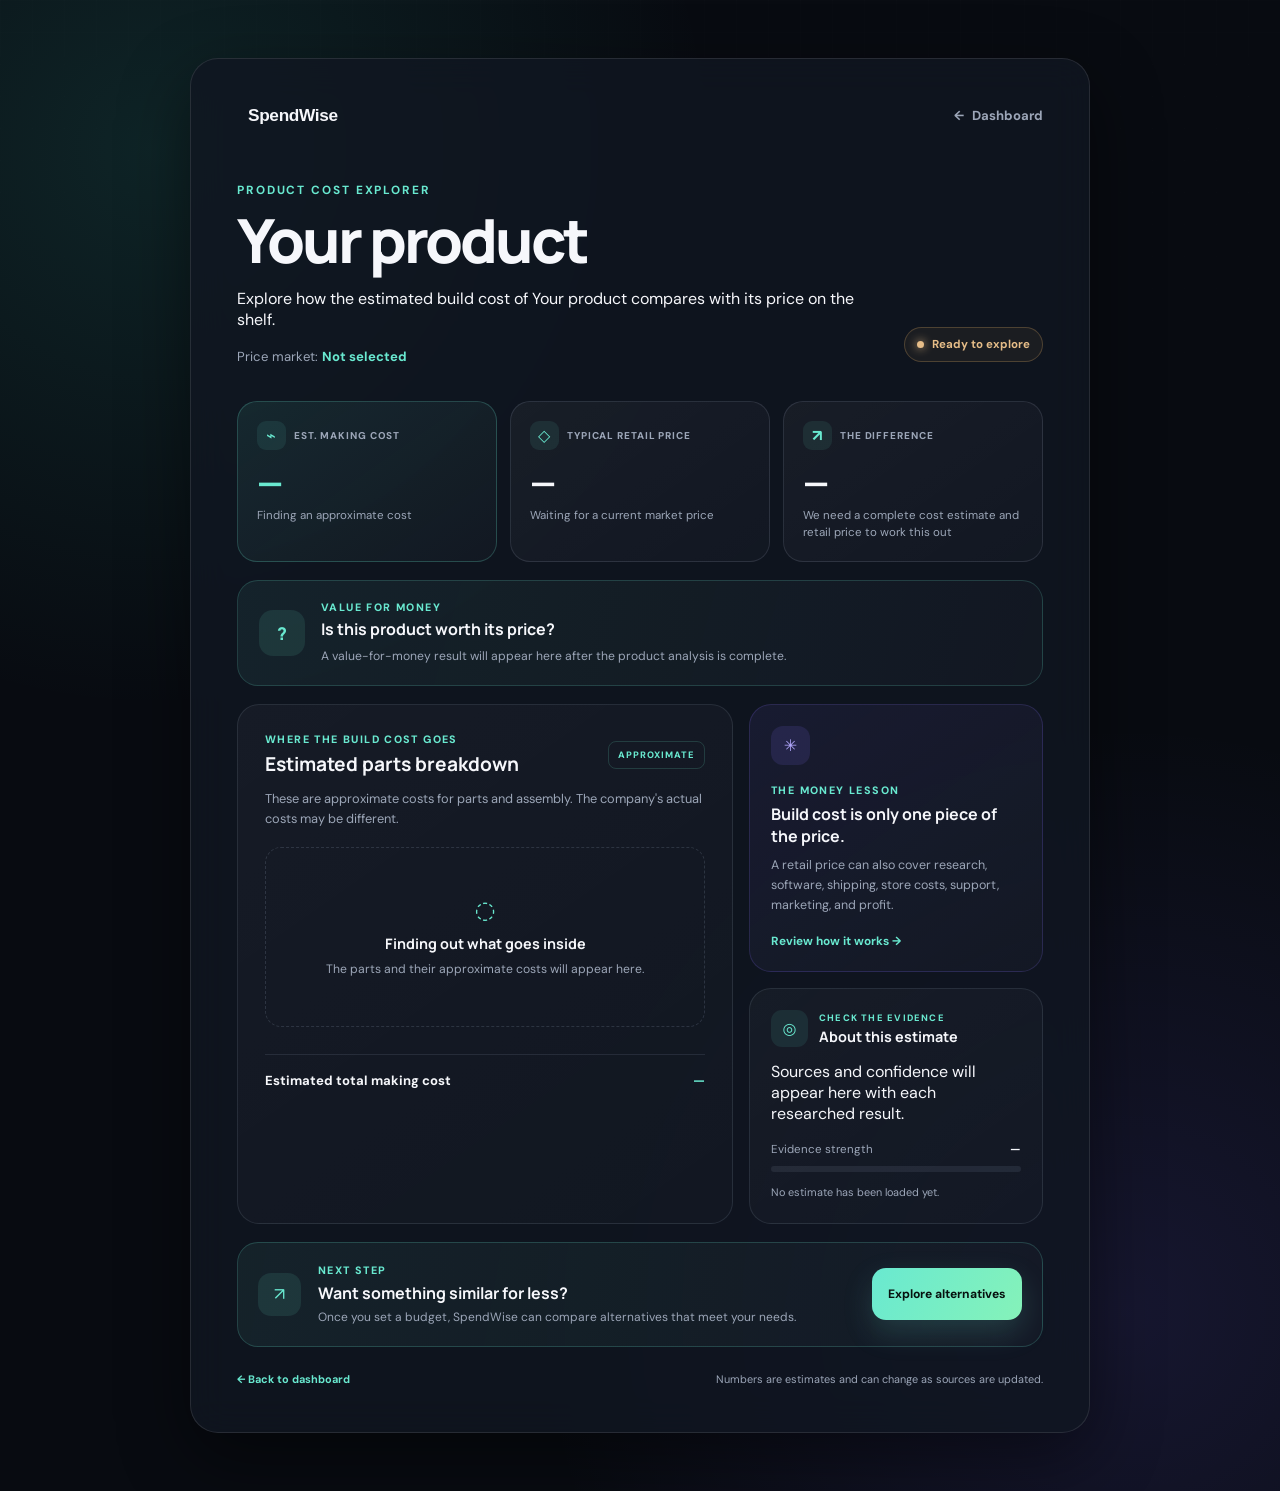
==== commit bfc3ee9d: "Update analysis.html" ====
--- a/analysis.html
+++ b/analysis.html
@@ -12,7 +12,7 @@
     <link rel="preconnect" href="https://fonts.googleapis.com" />
     <link rel="preconnect" href="https://fonts.gstatic.com" crossorigin />
     <link href="https://fonts.googleapis.com/css2?family=DM+Sans:wght@400;500;600;700&family=Manrope:wght@500;600;700;800&display=swap" rel="stylesheet" />
-    <link rel="stylesheet" href="styles.css?v=9" />
+    <link rel="stylesheet" href="styles.css?v=10" />
   </head>
   <body class="dashboard-page analysis-page">
     <main class="app-shell analysis-shell">
@@ -53,14 +53,14 @@
           </article>
         </section>
 
-        <section class="value-verdict" id="value-verdict" aria-labelledby="value-verdict-title">
-          <div class="value-verdict-icon" aria-hidden="true">?</div>
+        <section class="value-verdict" id="value-verdict" aria-labelledby="value-verdict-title" aria-live="polite">
+          <div class="value-verdict-icon" id="value-verdict-icon" aria-hidden="true">?</div>
           <div class="value-verdict-copy">
             <p class="section-kicker">VALUE FOR MONEY</p>
             <div class="value-verdict-heading">
               <h2 id="value-verdict-title">Is this product worth its price?</h2>
             </div>
-            <p>A value-for-money result will appear here after the product analysis is complete.</p>
+            <p id="value-verdict-detail">A value-for-money result will appear here after the product analysis is complete.</p>
           </div>
         </section>
 
@@ -115,7 +115,7 @@
         </footer>
       </section>
     </main>
-    <script src="analysis.js?v=5"></script>
+    <script src="analysis.js?v=6"></script>
       <script src="pwa.js" defer></script>
   </body>
 </html>
--- a/styles.css
+++ b/styles.css
@@ -1189,6 +1189,22 @@
 .price-value--range { font-size: clamp(1.1rem, 3vw, 1.55rem); line-height: 1.35; }
 .price-card > p { min-height: 32px; margin: 9px 0 0; color: var(--muted); font-size: 0.72rem; line-height: 1.45; }
 
+.value-verdict {
+  display: grid;
+  grid-template-columns: auto minmax(0, 1fr);
+  align-items: center;
+  gap: 16px;
+  margin-top: 18px;
+  padding: 19px 21px;
+  border: 1px solid rgba(105, 233, 208, 0.18);
+  border-radius: 21px;
+  background: linear-gradient(105deg, rgba(105, 233, 208, 0.07), rgba(255, 255, 255, 0.018));
+}
+.value-verdict-icon { width: 46px; height: 46px; display: grid; place-items: center; border-radius: 14px; color: var(--accent); background: rgba(105, 233, 208, 0.1); font: 800 1.1rem "Manrope", sans-serif; }
+.value-verdict-copy { min-width: 0; }
+.value-verdict-heading { display: flex; align-items: center; justify-content: space-between; gap: 14px; margin-top: 5px; }
+.value-verdict h2 { margin: 0; color: var(--text); font: 700 1rem/1.35 "Manrope", sans-serif; }
+.value-verdict p:last-child { margin: 7px 0 0; color: var(--muted); font-size: 0.76rem; line-height: 1.55; }
 .analysis-main-grid { display: grid; grid-template-columns: minmax(0, 1.35fr) minmax(250px, 0.8fr); gap: 16px; margin-top: 18px; }
 .analysis-panel, .learning-card, .source-card { border: 1px solid rgba(173, 189, 216, 0.13); border-radius: 22px; background: linear-gradient(145deg, rgba(255, 255, 255, 0.035), rgba(255, 255, 255, 0.016)); }
 .parts-panel { padding: clamp(20px, 4vw, 27px); }
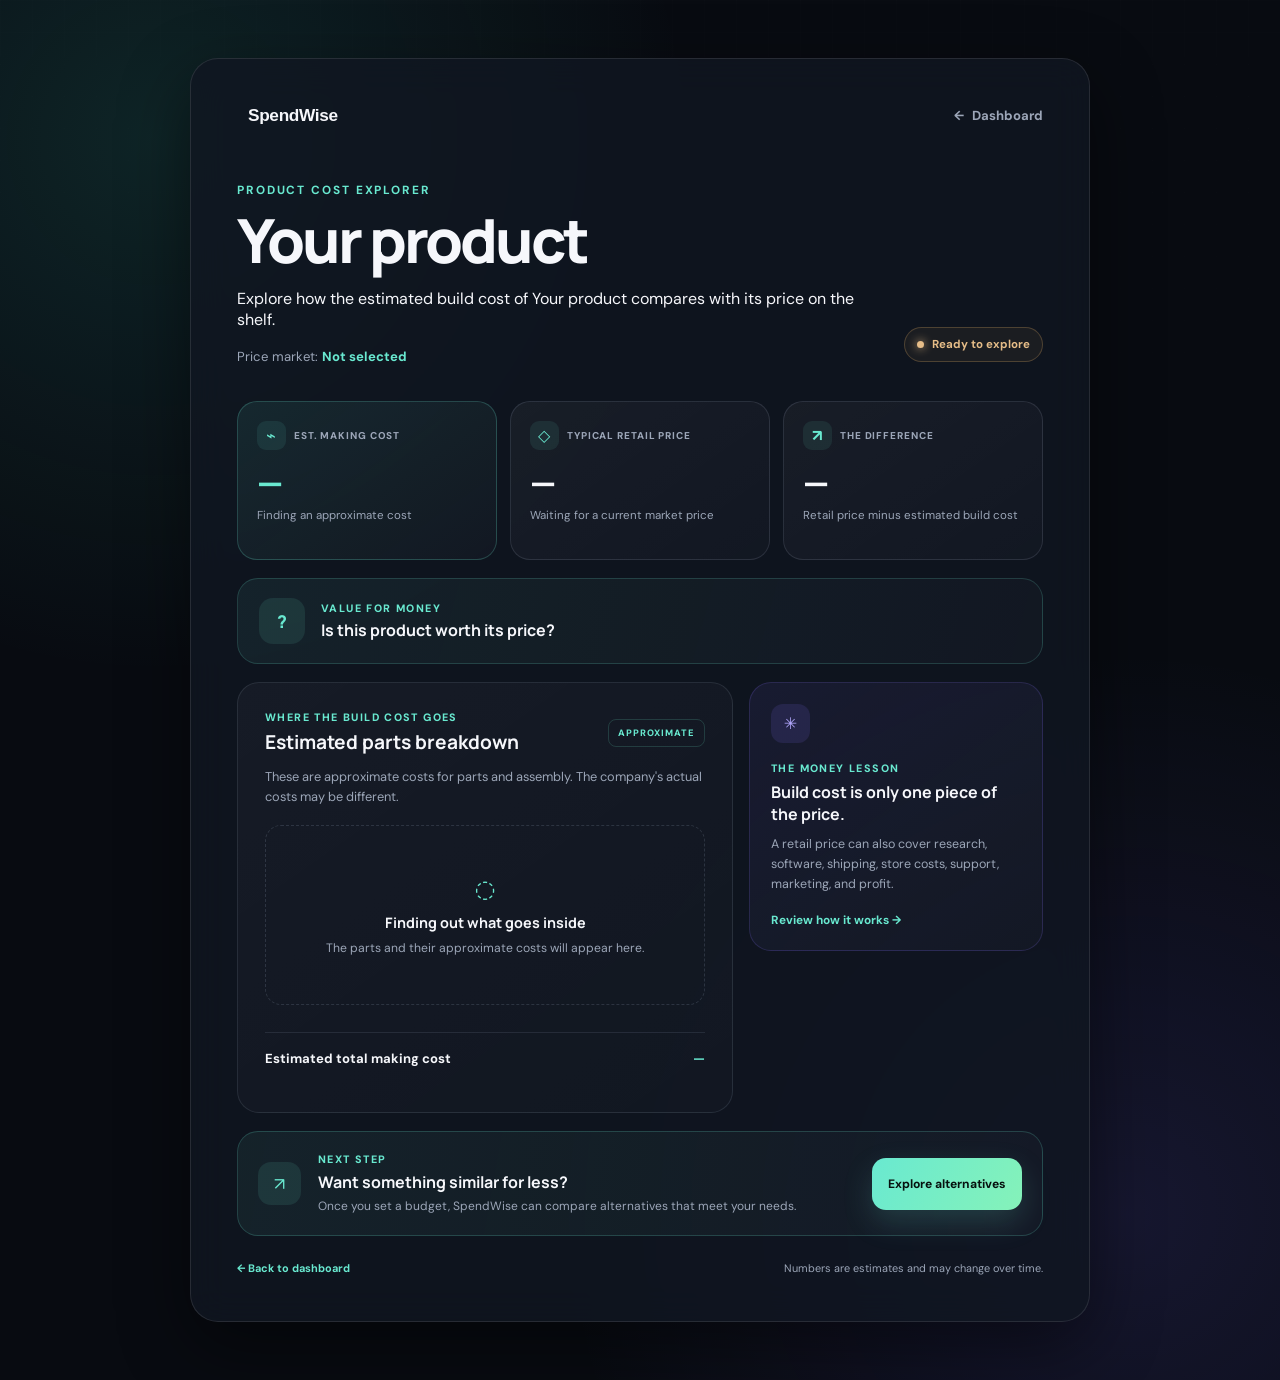
==== commit 23e4a2ec: "Update analysis.html with no additional text and source placeholder" ====
--- a/analysis.html
+++ b/analysis.html
@@ -12,7 +12,7 @@
     <link rel="preconnect" href="https://fonts.googleapis.com" />
     <link rel="preconnect" href="https://fonts.gstatic.com" crossorigin />
     <link href="https://fonts.googleapis.com/css2?family=DM+Sans:wght@400;500;600;700&family=Manrope:wght@500;600;700;800&display=swap" rel="stylesheet" />
-    <link rel="stylesheet" href="styles.css?v=10" />
+    <link rel="stylesheet" href="styles.css?v=11" />
   </head>
   <body class="dashboard-page analysis-page">
     <main class="app-shell analysis-shell">
@@ -60,7 +60,6 @@
             <div class="value-verdict-heading">
               <h2 id="value-verdict-title">Is this product worth its price?</h2>
             </div>
-            <p id="value-verdict-detail">A value-for-money result will appear here after the product analysis is complete.</p>
           </div>
         </section>
 
@@ -71,8 +70,6 @@
               <span class="estimate-tag">APPROXIMATE</span>
             </div>
             <p class="panel-intro">These are approximate costs for parts and assembly. The company's actual costs may be different.</p>
-            <p class="panel-intro" id="parts-coverage"></p>
-
             <div class="parts-list" id="parts-list">
               <div class="parts-empty">
                 <span aria-hidden="true">◌</span>
@@ -92,14 +89,6 @@
               <p>A retail price can also cover research, software, shipping, store costs, support, marketing, and profit.</p>
               <a href="how-it-works.html" class="text-link">Review how it works <span aria-hidden="true">→</span></a>
             </article>
-
-            <article class="source-card">
-              <div class="source-card-heading"><span class="source-icon" aria-hidden="true">◎</span><div><p class="section-kicker">CHECK THE EVIDENCE</p><h2>About this estimate</h2></div></div>
-              <div id="source-note">Sources will appear here with each result.</div>
-              <div class="confidence-line"><span>Evidence strength</span><strong id="confidence-value">—</strong></div>
-              <div class="confidence-track" aria-hidden="true"><span id="confidence-bar"></span></div>
-              <p class="updated-note" id="updated-note">No estimate has been loaded yet.</p>
-            </article>
           </aside>
         </div>
 
@@ -111,11 +100,11 @@
 
         <footer class="analysis-footer">
           <a href="home.html">← Back to dashboard</a>
-          <span>Numbers are estimates and can change as sources are updated.</span>
+          <span>Numbers are estimates and may change over time.</span>
         </footer>
       </section>
     </main>
-    <script src="analysis.js?v=6"></script>
+    <script src="analysis.js?v=7"></script>
       <script src="pwa.js" defer></script>
   </body>
 </html>
--- a/styles.css
+++ b/styles.css
@@ -1205,6 +1205,11 @@
 .value-verdict-heading { display: flex; align-items: center; justify-content: space-between; gap: 14px; margin-top: 5px; }
 .value-verdict h2 { margin: 0; color: var(--text); font: 700 1rem/1.35 "Manrope", sans-serif; }
 .value-verdict p:last-child { margin: 7px 0 0; color: var(--muted); font-size: 0.76rem; line-height: 1.55; }
+.value-verdict.is-value { border-color: rgba(105, 233, 208, 0.34); background: linear-gradient(105deg, rgba(105, 233, 208, 0.12), rgba(255, 255, 255, 0.018)); }
+.value-verdict.is-not-value { border-color: rgba(255, 139, 139, 0.3); background: linear-gradient(105deg, rgba(255, 102, 102, 0.1), rgba(255, 255, 255, 0.018)); }
+.value-verdict.is-not-value .value-verdict-icon { color: #ff9b9b; background: rgba(255, 102, 102, 0.12); }
+.value-verdict.is-uncertain { border-color: rgba(255, 202, 112, 0.3); background: linear-gradient(105deg, rgba(255, 183, 77, 0.1), rgba(255, 255, 255, 0.018)); }
+.value-verdict.is-uncertain .value-verdict-icon { color: #ffd08a; background: rgba(255, 183, 77, 0.12); }
 .analysis-main-grid { display: grid; grid-template-columns: minmax(0, 1.35fr) minmax(250px, 0.8fr); gap: 16px; margin-top: 18px; }
 .analysis-panel, .learning-card, .source-card { border: 1px solid rgba(173, 189, 216, 0.13); border-radius: 22px; background: linear-gradient(145deg, rgba(255, 255, 255, 0.035), rgba(255, 255, 255, 0.016)); }
 .parts-panel { padding: clamp(20px, 4vw, 27px); }
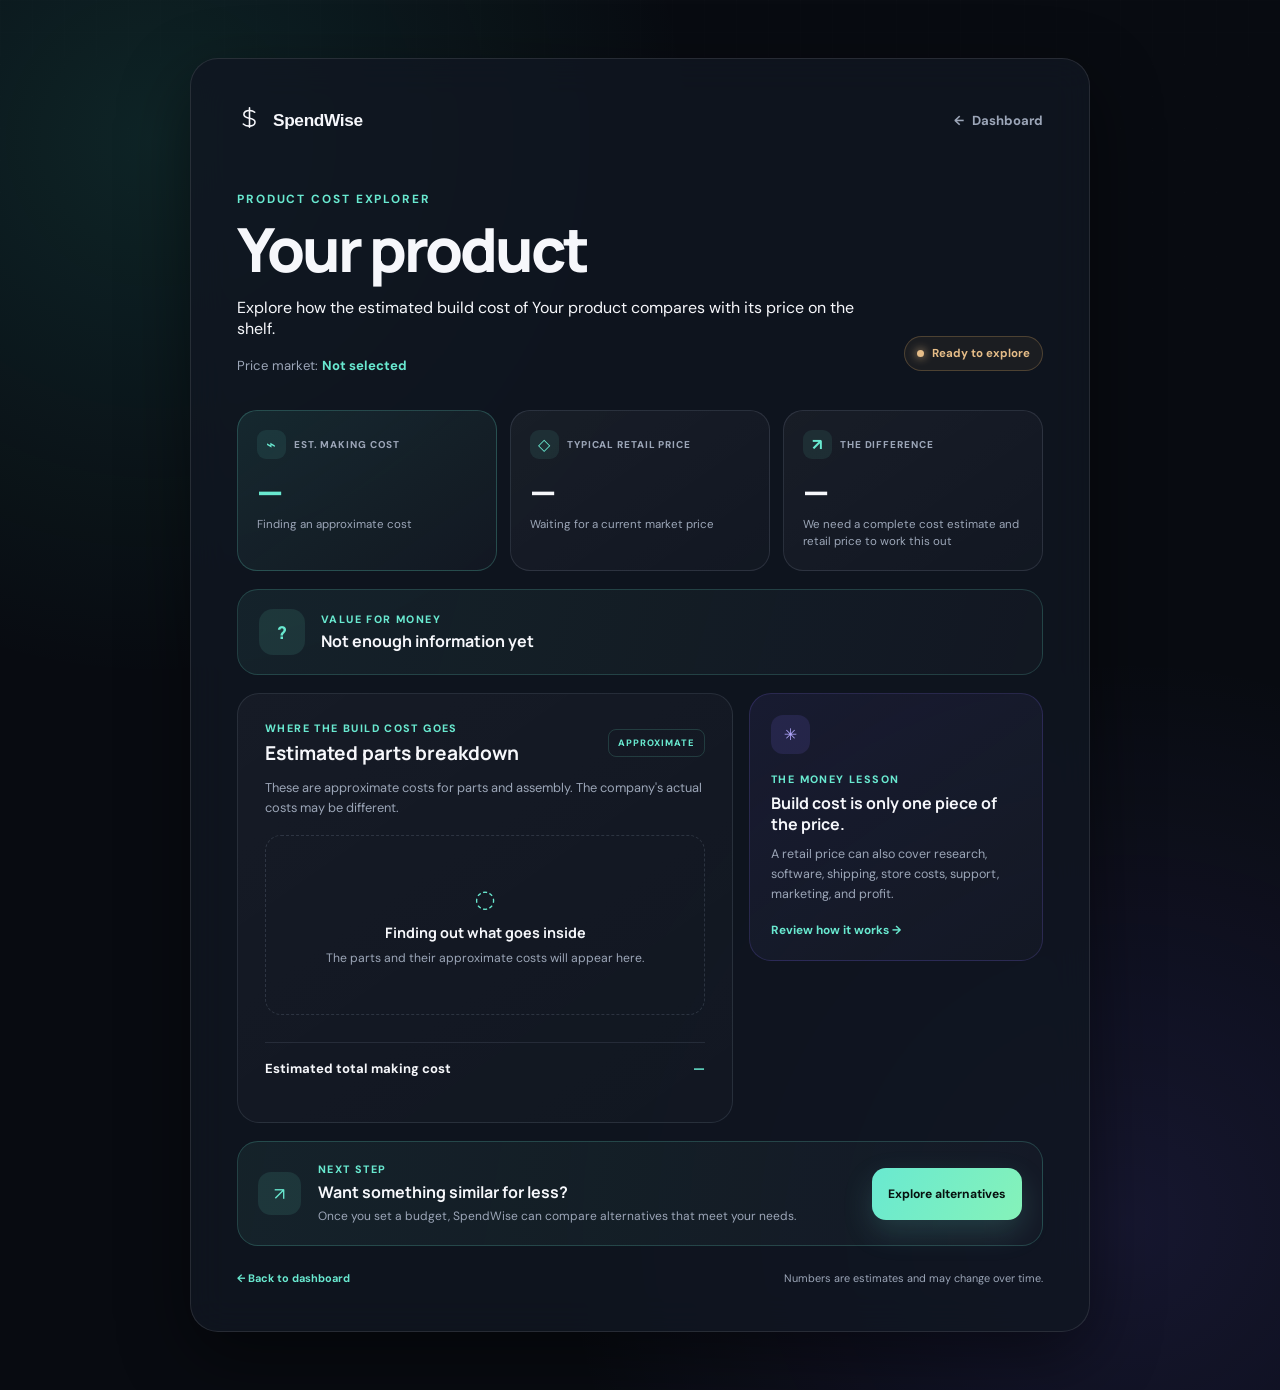
==== commit e50e47f2: "Update analysis.html" ====
--- a/analysis.html
+++ b/analysis.html
@@ -12,14 +12,22 @@
     <link rel="preconnect" href="https://fonts.googleapis.com" />
     <link rel="preconnect" href="https://fonts.gstatic.com" crossorigin />
     <link href="https://fonts.googleapis.com/css2?family=DM+Sans:wght@400;500;600;700&family=Manrope:wght@500;600;700;800&display=swap" rel="stylesheet" />
-    <link rel="stylesheet" href="styles.css?v=11" />
+    <link rel="stylesheet" href="styles.css?v=12" />
   </head>
   <body class="dashboard-page analysis-page">
-    <main class="app-shell analysis-shell">
+    <div class="analysis-loading" id="analysis-loading" role="status" aria-live="polite" hidden>
+      <div class="analysis-loading-card">
+        <div class="analysis-loading-spinner" aria-hidden="true"></div>
+        <p class="section-kicker">SPENDWISE IS WORKING</p>
+        <h2>Analyzing your product</h2>
+        <p>Product analysis takes time. Please wait while we gather the details.</p>
+      </div>
+    </div>
+    <main class="app-shell analysis-shell" id="analysis-main">
       <section class="auth-card analysis-card" aria-labelledby="analysis-title">
         <header class="dashboard-topbar analysis-topbar">
           <a class="brand dashboard-brand" href="home.html" aria-label="SpendWise dashboard">
-            <span class="brand-mark" aria-hidden="true"><span class="mark-stem"></span><span class="mark-top"></span><span class="mark-bottom"></span></span>
+            <span class="brand-mark"><svg viewBox="0 0 48 48" aria-hidden="true" focusable="false"><path d="M34 14c-2.1-2.2-5.8-3.5-10-3.5-6.7 0-10.8 2.8-10.8 7.2 0 4.3 3.6 6.3 10.6 7.6 6.9 1.2 10.8 3.1 10.8 7.5 0 4.7-4.5 7.7-11.1 7.7-4.6 0-8.7-1.4-11.4-4.1"/><path d="M24 5.5v37"/></svg></span>
             <span>SpendWise</span>
           </a>
           <a class="back-to-dashboard" href="home.html"><span aria-hidden="true">←</span> Dashboard</a>
@@ -104,7 +112,7 @@
         </footer>
       </section>
     </main>
-    <script src="analysis.js?v=7"></script>
+    <script src="analysis.js?v=8"></script>
       <script src="pwa.js" defer></script>
   </body>
 </html>
--- a/styles.css
+++ b/styles.css
@@ -1204,14 +1204,13 @@
 .value-verdict-copy { min-width: 0; }
 .value-verdict-heading { display: flex; align-items: center; justify-content: space-between; gap: 14px; margin-top: 5px; }
 .value-verdict h2 { margin: 0; color: var(--text); font: 700 1rem/1.35 "Manrope", sans-serif; }
-.value-verdict p:last-child { margin: 7px 0 0; color: var(--muted); font-size: 0.76rem; line-height: 1.55; }
 .value-verdict.is-value { border-color: rgba(105, 233, 208, 0.34); background: linear-gradient(105deg, rgba(105, 233, 208, 0.12), rgba(255, 255, 255, 0.018)); }
 .value-verdict.is-not-value { border-color: rgba(255, 139, 139, 0.3); background: linear-gradient(105deg, rgba(255, 102, 102, 0.1), rgba(255, 255, 255, 0.018)); }
 .value-verdict.is-not-value .value-verdict-icon { color: #ff9b9b; background: rgba(255, 102, 102, 0.12); }
 .value-verdict.is-uncertain { border-color: rgba(255, 202, 112, 0.3); background: linear-gradient(105deg, rgba(255, 183, 77, 0.1), rgba(255, 255, 255, 0.018)); }
 .value-verdict.is-uncertain .value-verdict-icon { color: #ffd08a; background: rgba(255, 183, 77, 0.12); }
 .analysis-main-grid { display: grid; grid-template-columns: minmax(0, 1.35fr) minmax(250px, 0.8fr); gap: 16px; margin-top: 18px; }
-.analysis-panel, .learning-card, .source-card { border: 1px solid rgba(173, 189, 216, 0.13); border-radius: 22px; background: linear-gradient(145deg, rgba(255, 255, 255, 0.035), rgba(255, 255, 255, 0.016)); }
+.analysis-panel, .learning-card { border: 1px solid rgba(173, 189, 216, 0.13); border-radius: 22px; background: linear-gradient(145deg, rgba(255, 255, 255, 0.035), rgba(255, 255, 255, 0.016)); }
 .parts-panel { padding: clamp(20px, 4vw, 27px); }
 .analysis-section-heading { display: flex; align-items: center; justify-content: space-between; gap: 12px; }
 .analysis-section-heading h2 { margin: 5px 0 0; color: var(--text); font: 700 1.2rem "Manrope", sans-serif; }
@@ -1240,29 +1239,18 @@
 .part-row { display: grid; grid-template-columns: 1fr auto; align-items: center; gap: 18px; padding: 13px 2px; border-bottom: 1px solid rgba(173, 189, 216, 0.08); }
 .part-info { min-width: 0; display: grid; gap: 9px; }
 .part-info > strong { color: #dce4f0; font-size: 0.82rem; }
-.part-evidence { color: var(--muted); font-size: 0.68rem; line-height: 1.5; overflow-wrap: anywhere; }
-.part-evidence--ai { color: #e6bd88; }
 .parts-total strong { text-align: right; overflow-wrap: anywhere; }
 .part-cost { color: var(--text); font-size: 0.82rem; }
 .part-bar { height: 5px; overflow: hidden; border-radius: 9px; background: rgba(173, 189, 216, 0.1); }
 .part-bar > span { display: block; height: 100%; border-radius: inherit; background: linear-gradient(90deg, var(--accent), #8be8b4); }
 
 .analysis-side-column { display: grid; gap: 16px; align-content: start; }
-.learning-card, .source-card { padding: 21px; }
+.learning-card { padding: 21px; }
 .learning-card { border-color: rgba(132, 111, 255, 0.18); background: linear-gradient(145deg, rgba(132, 111, 255, 0.09), rgba(255, 255, 255, 0.018)); }
 .learning-icon { width: 39px; height: 39px; display: grid; place-items: center; margin-bottom: 18px; border-radius: 12px; color: #b4a9ff; background: rgba(132, 111, 255, 0.13); }
-.learning-card h2, .source-card h2 { margin: 7px 0 9px; color: var(--text); font: 700 1rem/1.35 "Manrope", sans-serif; }
-.learning-card > p:not(.section-kicker), .source-card > p { margin: 0; color: var(--muted); font-size: 0.78rem; line-height: 1.6; }
+.learning-card h2 { margin: 7px 0 9px; color: var(--text); font: 700 1rem/1.35 "Manrope", sans-serif; }
+.learning-card > p:not(.section-kicker) { margin: 0; color: var(--muted); font-size: 0.78rem; line-height: 1.6; }
 .learning-card .text-link { margin-top: 17px; font-size: 0.74rem; }
-.source-card-heading { display: flex; align-items: center; gap: 11px; margin-bottom: 14px; }
-.source-icon { width: 37px; height: 37px; display: grid; place-items: center; border-radius: 11px; color: var(--accent); background: rgba(105, 233, 208, 0.09); }
-.source-card-heading .section-kicker { font-size: 0.58rem; }
-.source-card-heading h2 { margin: 3px 0 0; font-size: 0.9rem; }
-.confidence-line { display: flex; justify-content: space-between; gap: 10px; margin-top: 18px; color: var(--muted); font-size: 0.72rem; }
-.confidence-line strong { color: var(--text); }
-.confidence-track { height: 6px; overflow: hidden; margin-top: 9px; border-radius: 8px; background: rgba(173, 189, 216, 0.1); }
-.confidence-track span { display: block; height: 100%; border-radius: inherit; background: var(--accent); transition: width 250ms ease; }
-.updated-note { margin-top: 12px !important; font-size: 0.68rem !important; }
 
 .alternatives-callout { display: grid; grid-template-columns: auto 1fr auto; align-items: center; gap: 17px; margin-top: 18px; padding: 20px; border: 1px solid rgba(105, 233, 208, 0.2); border-radius: 21px; background: linear-gradient(100deg, rgba(105, 233, 208, 0.075), rgba(255, 255, 255, 0.018)); }
 .alternative-mark { width: 43px; height: 43px; display: grid; place-items: center; border-radius: 13px; color: var(--accent); background: rgba(105, 233, 208, 0.1); font-size: 1.1rem; }
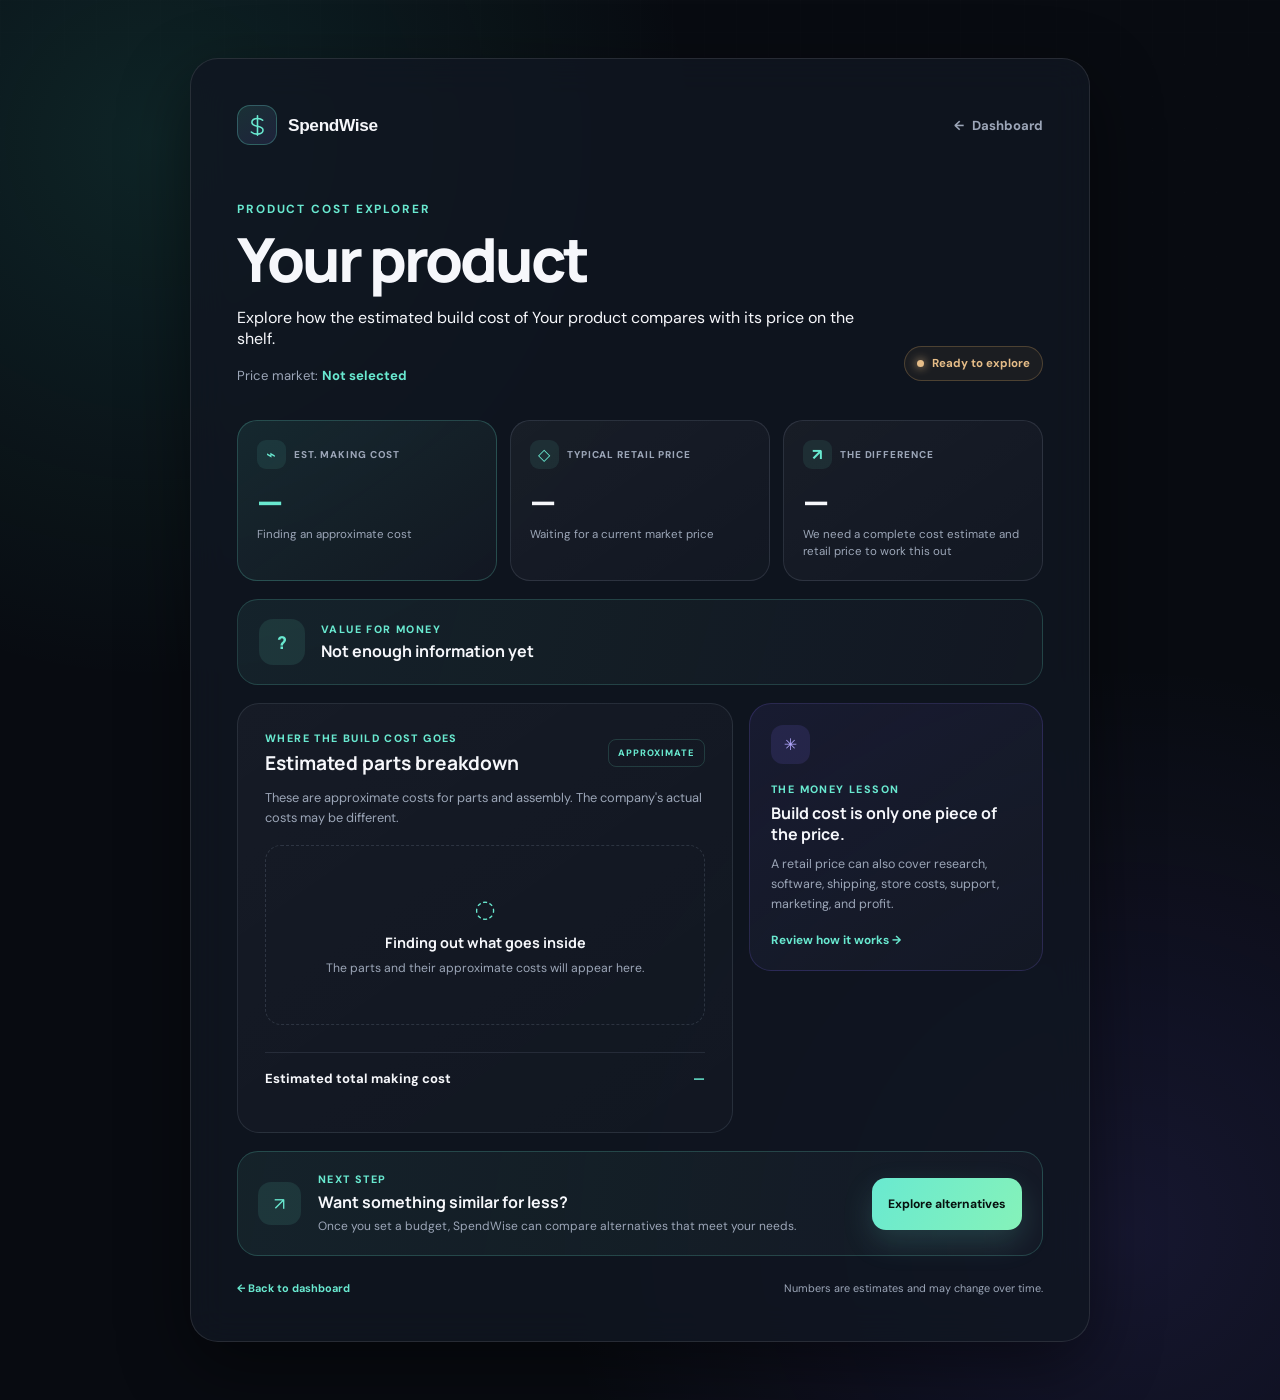
==== commit e4522f90: "Update analysis.html" ====
--- a/analysis.html
+++ b/analysis.html
@@ -112,7 +112,7 @@
         </footer>
       </section>
     </main>
-    <script src="analysis.js?v=8"></script>
+    <script src="analysis.js?v=9"></script>
       <script src="pwa.js" defer></script>
   </body>
 </html>
--- a/styles.css
+++ b/styles.css
@@ -111,6 +111,7 @@
 
 .brand svg {
   width: 25px;
+  height: 25px;
   fill: none;
   stroke: currentColor;
   stroke-linecap: round;
@@ -699,6 +700,18 @@
 
 .dashboard-topbar { margin-bottom: clamp(38px, 7vw, 68px); }
 .dashboard-brand { margin: 0; color: var(--text); text-decoration: none; }
+.brand-mark {
+  display: grid;
+  width: 40px;
+  height: 40px;
+  flex: 0 0 auto;
+  place-items: center;
+  color: var(--accent);
+  border: 1px solid rgba(105, 233, 208, 0.28);
+  border-radius: 13px;
+  background: linear-gradient(145deg, rgba(105, 233, 208, 0.12), rgba(140, 120, 255, 0.12));
+}
+.brand-mark svg { width: 25px; height: 25px; fill: none; stroke: currentColor; stroke-linecap: round; stroke-linejoin: round; stroke-width: 3; }
 
 .profile-button {
   width: 42px;
@@ -1132,6 +1145,39 @@
 }
 
 /* Product analysis */
+.analysis-loading[hidden] { display: none; }
+.analysis-loading {
+  position: fixed;
+  inset: 0;
+  z-index: 100;
+  display: grid;
+  place-items: center;
+  padding: 24px;
+  background: rgba(8, 11, 17, 0.94);
+  backdrop-filter: blur(12px);
+}
+.analysis-loading-card {
+  width: min(100%, 420px);
+  padding: clamp(28px, 6vw, 42px);
+  border: 1px solid rgba(105, 233, 208, 0.22);
+  border-radius: 24px;
+  background: linear-gradient(145deg, #15212b, #101522);
+  box-shadow: 0 24px 70px rgba(0, 0, 0, 0.3);
+  text-align: center;
+}
+.analysis-loading-spinner {
+  width: 52px;
+  height: 52px;
+  margin: 0 auto 26px;
+  border: 3px solid rgba(105, 233, 208, 0.18);
+  border-top-color: var(--accent);
+  border-radius: 50%;
+  animation: analysis-spin 900ms linear infinite;
+}
+.analysis-loading-card h2 { margin: 9px 0 10px; color: var(--text); font: 800 1.45rem/1.25 "Manrope", sans-serif; }
+.analysis-loading-card > p:last-child { margin: 0; color: var(--muted); font-size: 0.88rem; line-height: 1.6; }
+@keyframes analysis-spin { to { transform: rotate(360deg); } }
+@media (prefers-reduced-motion: reduce) { .analysis-loading-spinner { animation: none; } }
 .analysis-shell { padding-block: clamp(24px, 5vw, 58px); align-items: flex-start; }
 .analysis-card { width: min(100%, 900px); padding: clamp(24px, 5vw, 46px); }
 .analysis-topbar { margin-bottom: clamp(34px, 6vw, 56px); }
